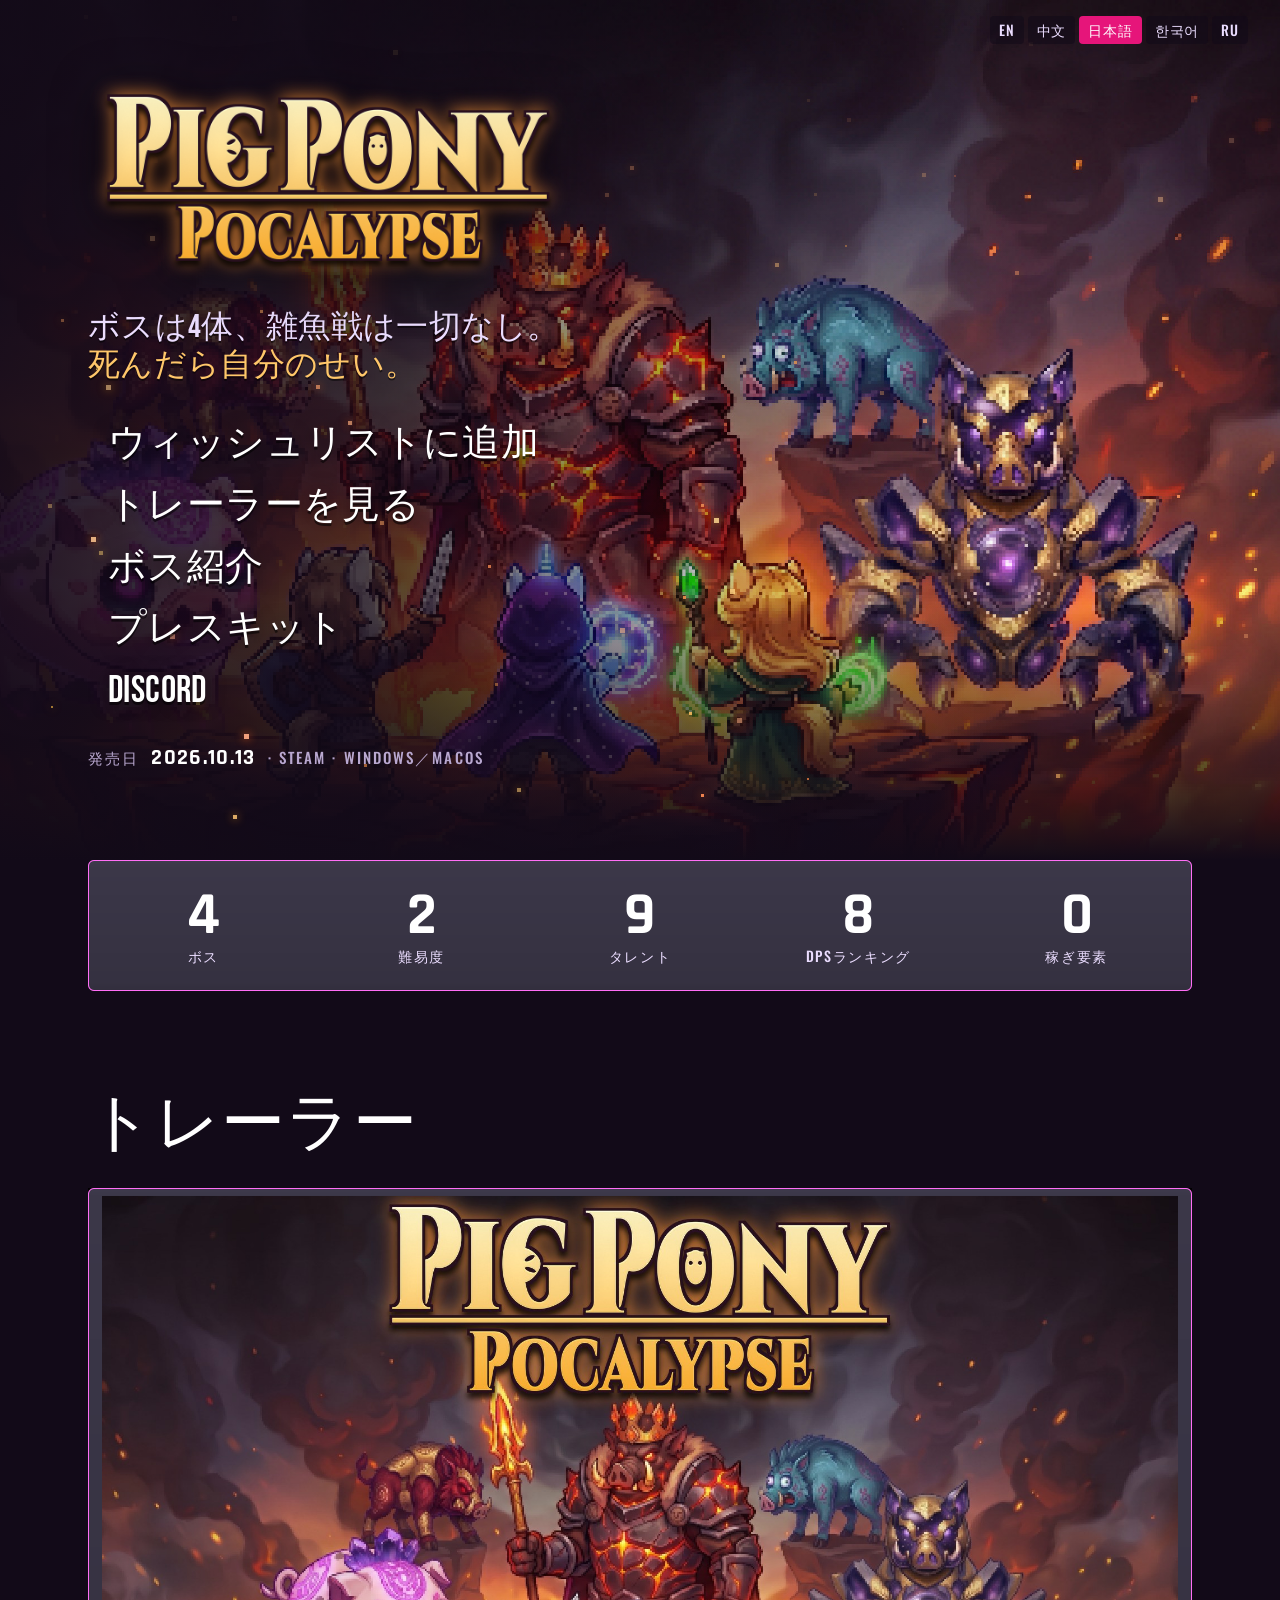
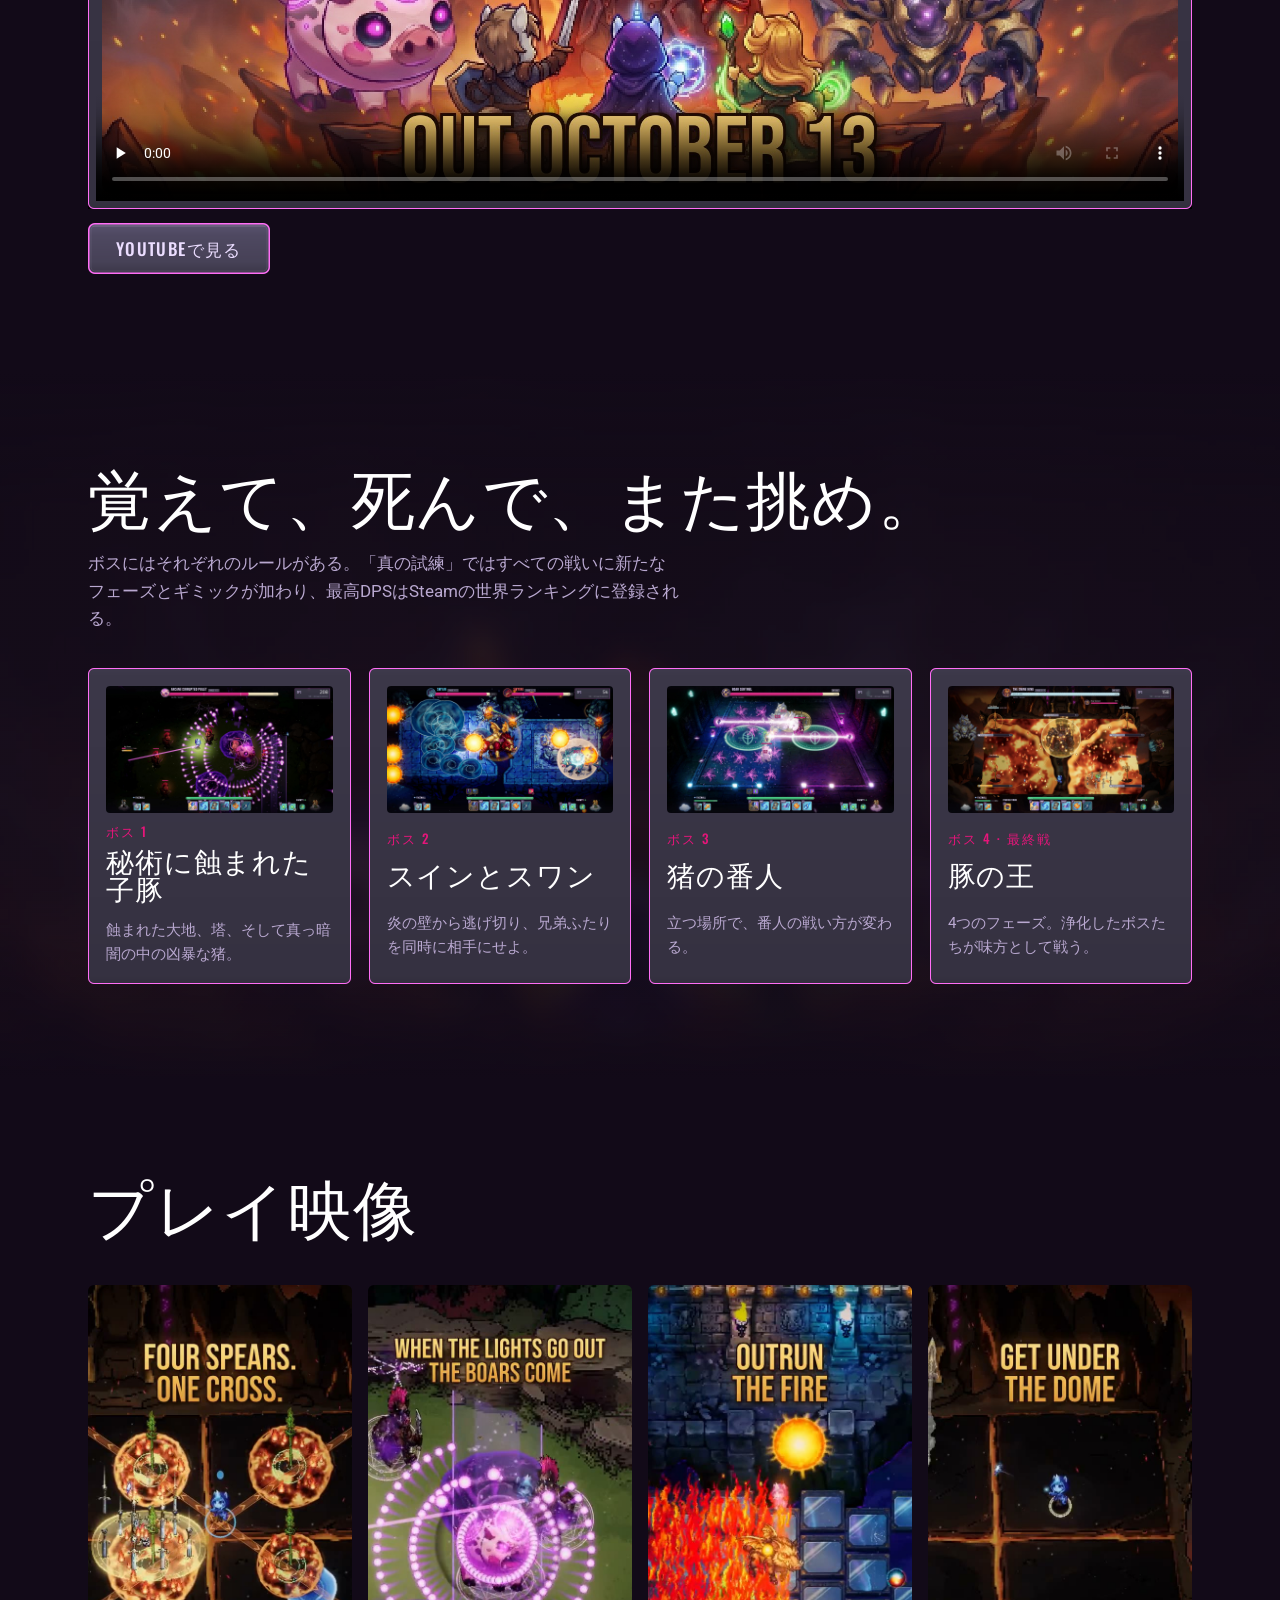
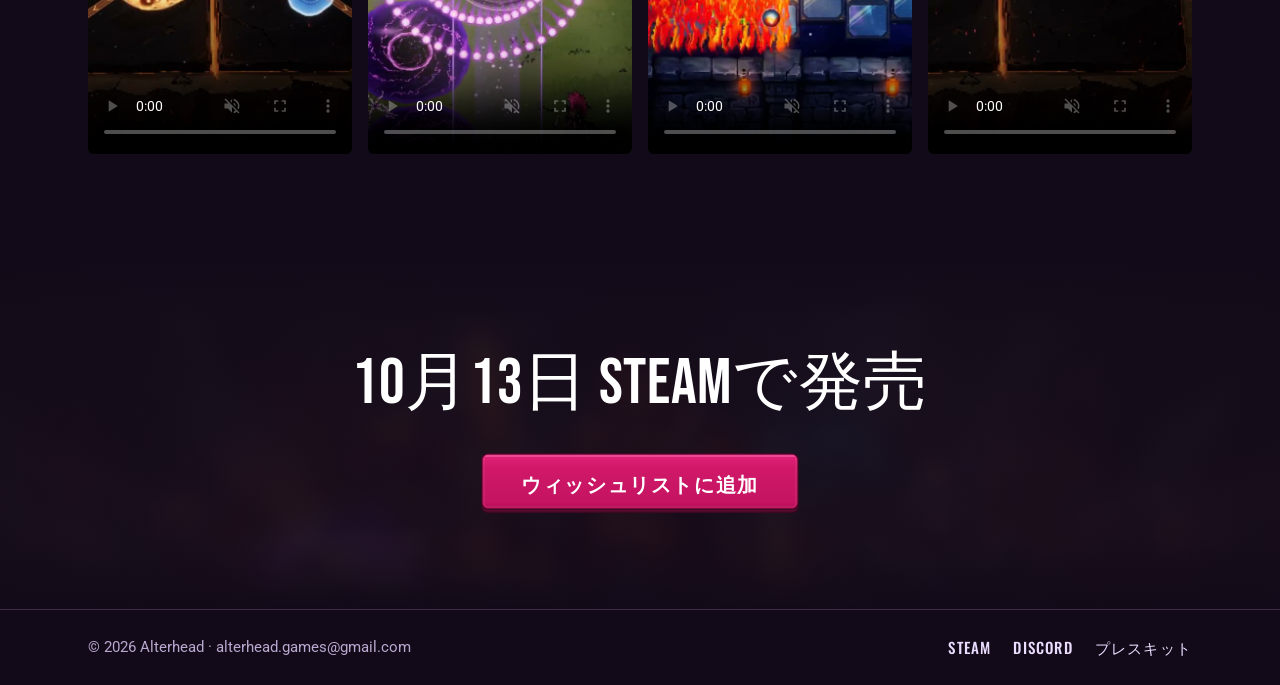
==== ja/index.html @ 39508d85 "сайт и пресс-кит" ====
<!doctype html>
<html lang="ja">
<head>
<meta charset="utf-8">
<meta name="viewport" content="width=device-width, initial-scale=1, viewport-fit=cover">
<title>PigPonyPocalypse — 高難易度ボスラッシュ</title>
<meta name="description" content="PigPonyPocalypse：ミスを一切許さない4体のボス、2つの難易度、そしてDPSの世界ランキング。2026年10月13日、Steam（Windows／macOS）で発売。">
<meta property="og:type" content="website">
<meta property="og:title" content="PigPonyPocalypse">
<meta property="og:description" content="ボスは4体、雑魚戦は一切なし。死んだら自分のせい。2026年10月13日 Steamで発売。">
<meta property="og:image" content="https://pigponypocalypse.com/presskit/img/capsule.jpg">
<meta property="og:url" content="https://pigponypocalypse.com/ja/">
<meta name="twitter:card" content="summary_large_image">
<link rel="icon" href="/favicon.png">
<link rel="apple-touch-icon" href="/apple-touch-icon.png">
<link rel="stylesheet" href="/assets/site.css">
<style>
*{box-sizing:border-box}
html{scroll-behavior:smooth}
@media (prefers-reduced-motion:reduce){html{scroll-behavior:auto}}
body{margin:0;font-size:17px;line-height:1.6}
img,video{max-width:100%;display:block}
.wrap{max-width:1200px;margin:0 auto;padding-inline:clamp(16px,4vw,48px)}

/* стартовый экран: арт, затемнение слева, логотип и меню колонкой */
.stage{position:relative;isolation:isolate;overflow:hidden;min-height:min(100vh,860px);display:flex;align-items:center}
.stage>.art{position:absolute;inset:0;z-index:-2;width:100%;height:100%;object-fit:cover;object-position:62% 40%}
.stage::before{content:"";position:absolute;inset:0;z-index:-1;background:
  linear-gradient(90deg,rgba(18,10,24,.92) 0%,rgba(18,10,24,.72) 30%,rgba(18,10,24,.15) 62%,rgba(18,10,24,0) 80%),
  linear-gradient(180deg,rgba(18,10,24,0) 70%,var(--ground) 100%)}
.stage-inner{position:relative;z-index:1;width:100%;display:grid;gap:28px;padding-block:56px 72px}
.logo{width:min(480px,78vw);filter:drop-shadow(0 8px 26px rgba(0,0,0,.7))}
.tag{margin:0;font:400 clamp(24px,2.6vw,32px)/1.05 var(--display);letter-spacing:.03em;color:var(--lav);max-width:24ch;text-shadow:0 2px 0 rgba(0,0,0,.5)}
.tag b{font-weight:400;color:var(--gold)}
.date{display:inline-flex;align-items:baseline;gap:12px;font:500 15px/1 var(--label);letter-spacing:.14em;text-transform:uppercase;color:var(--muted)}
.date b{font:700 22px/1 var(--num);letter-spacing:.06em;color:#fff}

/* цифры как у ДПС-метра */
.stats{display:grid;grid-template-columns:repeat(5,minmax(0,1fr));gap:4px}
.stat{display:grid;justify-items:center;gap:2px;padding:18px 8px;text-align:center}
.stat b{font:700 clamp(40px,5vw,60px)/1 var(--num);color:#fff}
.stat span{font:500 14px/1.2 var(--label);letter-spacing:.12em;text-transform:uppercase;color:var(--lav)}

section{padding-block:clamp(56px,8vw,96px)}
.blur-bg{position:relative;isolation:isolate}
.blur-bg::before{content:"";position:absolute;inset:0;z-index:-1;background:linear-gradient(180deg,var(--ground),rgba(18,10,24,.78) 20%,rgba(18,10,24,.78) 80%,var(--ground)),url(/assets/keyart_blur.jpg) center/cover}
h2{margin:0 0 8px;font:400 clamp(40px,5.5vw,64px)/1 var(--display);letter-spacing:.02em;text-wrap:balance}
.lead{margin:0;color:var(--muted);max-width:60ch}

.bosses{display:grid;grid-template-columns:repeat(4,minmax(0,1fr));gap:18px;margin-top:36px}
.boss{display:grid;gap:12px;padding:10px}
.boss img{width:100%;aspect-ratio:16/9;object-fit:cover;border-radius:4px}
.boss h3{margin:0;font:400 28px/1 var(--display);letter-spacing:.03em}
.boss p{margin:0;font-size:15px;color:var(--muted)}
.boss .n{font:500 13px/1 var(--label);letter-spacing:.16em;text-transform:uppercase;color:var(--pink)}

.clips{display:grid;grid-template-columns:repeat(4,minmax(0,1fr));gap:16px;margin-top:32px}
.trailer{width:100%;aspect-ratio:16/9;margin-top:24px;background:#000;border:8px solid transparent;border-image:url(/assets/ui/list_panel.png) 16 fill / 8px stretch}
.clips video{width:100%;aspect-ratio:9/16;object-fit:cover;border-radius:6px;background:#000}

.final{text-align:center;display:grid;justify-items:center;gap:22px}
.final .btn{font-size:20px;padding:8px 28px}
footer{border-top:1px solid var(--line);padding-block:26px;color:var(--muted);font:400 15px/1.5 var(--body)}
footer .wrap{display:flex;flex-wrap:wrap;justify-content:space-between;gap:10px 24px}
footer nav{display:flex;flex-wrap:wrap;gap:8px 22px}
footer a{color:var(--lav);text-decoration:none;font:500 15px/1.5 var(--label);letter-spacing:.08em;text-transform:uppercase}
footer a:hover{color:var(--pink)}

@media (max-width:900px){
  .bosses{grid-template-columns:repeat(2,minmax(0,1fr))}
  .clips{grid-template-columns:repeat(2,minmax(0,1fr))}
  .stats{grid-template-columns:repeat(3,minmax(0,1fr))}
  .stage::before{background:linear-gradient(180deg,rgba(18,10,24,.35) 0%,rgba(18,10,24,.6) 45%,rgba(18,10,24,.92) 75%,var(--ground) 100%)}
  .stage{align-items:flex-end}
}
@media (max-width:520px){
  .bosses{grid-template-columns:minmax(0,1fr)}
  .stats{grid-template-columns:repeat(2,minmax(0,1fr))}
}
</style>

<link rel="alternate" hreflang="en" href="https://pigponypocalypse.com/">
<link rel="alternate" hreflang="zh-Hans" href="https://pigponypocalypse.com/zh/">
<link rel="alternate" hreflang="ja" href="https://pigponypocalypse.com/ja/">
<link rel="alternate" hreflang="ko" href="https://pigponypocalypse.com/ko/">
<link rel="alternate" hreflang="ru" href="https://pigponypocalypse.com/ru/">
<link rel="alternate" hreflang="x-default" href="https://pigponypocalypse.com/">
<link rel="stylesheet" href="https://fonts.googleapis.com/css2?family=Noto+Sans+JP:wght@400;700;900&display=swap">
<style>
.langs{position:absolute;top:calc(env(safe-area-inset-top,0px) + 16px);right:clamp(16px,3vw,32px);z-index:5;display:flex;gap:4px;flex-wrap:wrap;justify-content:flex-end}
.langs a{font:500 14px/1 var(--label);letter-spacing:.06em;color:var(--lav);text-decoration:none;padding:7px 9px;border-radius:4px;background:rgba(18,10,24,.55)}
.langs a:hover{color:#fff;background:rgba(230,21,122,.35)}
.langs a[aria-current]{color:#fff;background:var(--pink)}
html[lang="ru"] .tag,html[lang="ru"] .tagline{max-width:none}
html[lang="ru"] .tag b,html[lang="ru"] .tagline em{display:block}
html{--display:"Bebas Neue","Noto Sans JP",sans-serif;--label:"Oswald","Noto Sans JP",sans-serif;--body:"Roboto","Noto Sans JP",sans-serif}
h2,h3,.tag,.tagline,.menu a,.final h2{font-weight:900;letter-spacing:.01em;font-synthesis:none;line-height:1.2}
.menu a{font-size:clamp(28px,3.2vw,38px)}
.tag,.tagline{max-width:none}
.tag b,.tagline em{display:block}
html[lang="ko"] body{word-break:keep-all}
html[lang="ja"] body{line-break:strict}
</style>
</head>
<body>

<header class="stage">
  <nav class="langs" aria-label="Language"><a href="/" hreflang="en" lang="en" data-lang="en">EN</a><a href="/zh/" hreflang="zh-Hans" lang="zh-Hans" data-lang="zh">中文</a><a href="/ja/" hreflang="ja" lang="ja" data-lang="ja" aria-current="page">日本語</a><a href="/ko/" hreflang="ko" lang="ko" data-lang="ko">한국어</a><a href="/ru/" hreflang="ru" lang="ru" data-lang="ru">RU</a></nav>
  <img class="art" src="/assets/keyart.jpg" alt="溶岩の崖に立つ3人のポニーの英雄と、立ちはだかる豚の王とボスたち">
  <canvas class="embers" id="embers" aria-hidden="true"></canvas>
  <div class="wrap stage-inner">
    <img class="logo" src="/assets/logo_gold.png" alt="PigPonyPocalypse">
    <p class="tag">ボスは4体、雑魚戦は一切なし。 <b>死んだら自分のせい。</b></p>
    <nav class="menu" aria-label="Main">
      <a href="https://store.steampowered.com/app/4385110/PigPonyPocalypse/">ウィッシュリストに追加</a>
      <a href="#trailer">トレーラーを見る</a>
      <a href="#bosses">ボス紹介</a>
      <a href="/ja/presskit/">プレスキット</a>
      <a href="https://discord.gg/fwwNwaWAKT">Discord</a>
    </nav>
    <div class="date">発売日 <b>2026.10.13</b> · Steam · Windows／macOS</div>
  </div>
</header>

<main>
  <div class="wrap">
    <div class="stats kit-panel" role="list">
      <div class="stat" role="listitem"><b>4</b><span>ボス</span></div>
      <div class="stat" role="listitem"><b>2</b><span>難易度</span></div>
      <div class="stat" role="listitem"><b>9</b><span>タレント</span></div>
      <div class="stat" role="listitem"><b>8</b><span>DPSランキング</span></div>
      <div class="stat" role="listitem"><b>0</b><span>稼ぎ要素</span></div>
    </div>
  </div>

  <section id="trailer">
    <div class="wrap">
      <h2>トレーラー</h2>
      <video class="trailer" src="/media/pigponypocalypse_trailer_1080p_v2.mp4" poster="/media/trailer_poster.jpg" controls preload="none" playsinline data-manual aria-label="PigPonyPocalypse trailer"></video>
      <p style="margin:14px 0 0"><a class="btn" href="https://youtu.be/Nrr_NKPHLzY" target="_blank" rel="noopener">YouTubeで見る</a></p>
    </div>
  </section>

  <section id="bosses" class="blur-bg">
    <div class="wrap">
      <h2>覚えて、死んで、また挑め。</h2>
      <p class="lead">ボスにはそれぞれのルールがある。「真の試練」ではすべての戦いに新たなフェーズとギミックが加わり、最高DPSはSteamの世界ランキングに登録される。</p>
      <div class="bosses">
        <article class="boss kit-panel"><img src="/presskit/shots/screenshot_02_darkness_red_eyes.jpg" alt="秘術に蝕まれた子豚" loading="lazy"><span class="n">ボス 1</span><h3>秘術に蝕まれた子豚</h3><p>蝕まれた大地、塔、そして真っ暗闇の中の凶暴な猪。</p></article>
        <article class="boss kit-panel"><img src="/presskit/shots/screenshot_10_sun_circle.jpg" alt="スインとスワン" loading="lazy"><span class="n">ボス 2</span><h3>スインとスワン</h3><p>炎の壁から逃げ切り、兄弟ふたりを同時に相手にせよ。</p></article>
        <article class="boss kit-panel"><img src="/presskit/shots/screenshot_06_sentinel_lightning.jpg" alt="猪の番人" loading="lazy"><span class="n">ボス 3</span><h3>猪の番人</h3><p>立つ場所で、番人の戦い方が変わる。</p></article>
        <article class="boss kit-panel"><img src="/presskit/shots/screenshot_17_royal_pyre_spears.jpg" alt="豚の王" loading="lazy"><span class="n">ボス 4 · 最終戦</span><h3>豚の王</h3><p>4つのフェーズ。浄化したボスたちが味方として戦う。</p></article>
      </div>
    </div>
  </section>

  <section id="clips">
    <div class="wrap">
      <h2>プレイ映像</h2>
      <div class="clips">
        <video src="/presskit/clips/v3_1_four_spears_one_cross.mp4" poster="/presskit/clips/v3_1_four_spears_one_cross.jpg" muted loop playsinline autoplay preload="metadata" aria-label="4本の槍、ひとつの十字"></video>
        <video src="/presskit/clips/v3_2_lights_out.mp4" poster="/presskit/clips/v3_2_lights_out.jpg" muted loop playsinline autoplay preload="metadata" aria-label="消える明かり"></video>
        <video src="/presskit/clips/v3_3_outrun_the_fire.mp4" poster="/presskit/clips/v3_3_outrun_the_fire.jpg" muted loop playsinline autoplay preload="metadata" aria-label="炎から逃げ切れ"></video>
        <video src="/presskit/clips/v3_4_get_under_the_dome.mp4" poster="/presskit/clips/v3_4_get_under_the_dome.jpg" muted loop playsinline autoplay preload="metadata" aria-label="ドームの中へ"></video>
      </div>
    </div>
  </section>

  <section class="blur-bg">
    <div class="wrap final">
      <h2>10月13日 Steamで発売</h2>
      <a class="btn primary" href="https://store.steampowered.com/app/4385110/PigPonyPocalypse/">ウィッシュリストに追加</a>
    </div>
  </section>
</main>

<footer>
  <div class="wrap">
    <span>© 2026 Alterhead · alterhead.games@gmail.com</span>
    <nav>
      <a href="https://store.steampowered.com/app/4385110/PigPonyPocalypse/">Steam</a>
      <a href="https://discord.gg/fwwNwaWAKT">Discord</a>
      <a href="/ja/presskit/">プレスキット</a>
    </nav>
  </div>
</footer>

<script>
// угольки, как в меню игры
(function(){
  var reduce=window.matchMedia&&matchMedia("(prefers-reduced-motion: reduce)").matches;
  if(reduce)return;
  var c=document.getElementById("embers"),x=c.getContext("2d"),ps=[],w,h,dpr=Math.min(2,window.devicePixelRatio||1);
  function size(){w=c.clientWidth;h=c.clientHeight;c.width=w*dpr;c.height=h*dpr;x.setTransform(dpr,0,0,dpr,0,0);}
  function spawn(y){return{x:Math.random()*w,y:y==null?h+10:y,r:1+Math.random()*2.2,vy:18+Math.random()*40,vx:-8+Math.random()*16,a:.35+Math.random()*.6,t:Math.random()*6,hue:18+Math.random()*28};}
  size();for(var i=0;i<70;i++)ps.push(spawn(Math.random()*h));
  addEventListener("resize",size);
  var last=performance.now(),run=true;
  new IntersectionObserver(function(e){run=e[0].isIntersecting;if(run){last=performance.now();requestAnimationFrame(tick);}}).observe(c);
  function tick(now){
    if(!run)return;var dt=Math.min(.05,(now-last)/1000);last=now;x.clearRect(0,0,w,h);
    for(var i=0;i<ps.length;i++){var p=ps[i];p.t+=dt;p.y-=p.vy*dt;p.x+=(p.vx+Math.sin(p.t*1.7)*10)*dt;
      if(p.y<-10){ps[i]=spawn();continue;}
      var f=p.a*Math.min(1,p.y/(h*.5));x.globalAlpha=Math.max(0,f);
      x.fillStyle="hsl("+p.hue+",100%,"+(55+p.r*8)+"%)";x.shadowColor="hsl("+p.hue+",100%,55%)";x.shadowBlur=8;
      x.fillRect(Math.round(p.x),Math.round(p.y),Math.ceil(p.r*1.6),Math.ceil(p.r*1.6));}
    x.globalAlpha=1;requestAnimationFrame(tick);}
  requestAnimationFrame(tick);
})();
</script>
<script src="/assets/site.js"></script>
<script>
document.querySelectorAll(".langs a").forEach(function(a){a.addEventListener("click",function(){try{localStorage.setItem("ppp_lang",a.dataset.lang)}catch(e){}})});
</script>
</body>
</html>
---- assets/site.css ----
/* общий стиль сайта — шрифты и UI-кит из игры */
:root{
  --ground:#120a18;
  --panel:#1f1429;
  --line:#3d2a4c;
  --ink:#ffffff;
  --lav:#ebddff;          /* подписи меню */
  --muted:#b9a8d0;
  --pink:#e6157a;         /* наведение в меню */
  --gold:#ffc76a;         /* золотой логотип */
  --lava:#ff6a2b;
  --display:"Bebas Neue",Impact,"Arial Narrow",sans-serif;   /* заголовки */
  --label:"Oswald","Arial Narrow",system-ui,sans-serif;      /* кнопки */
  --body:"Roboto",system-ui,-apple-system,"Segoe UI",sans-serif; /* текст */
  --num:"Rajdhani","Arial Narrow",system-ui,sans-serif;      /* цифры */
  color-scheme:dark;
}
body{background:var(--ground);color:var(--ink);font-family:var(--body)}

/* кнопки из спрайтов btn_secondary / btn_primary (200 PPU → половина пикселей) */
.btn{display:inline-flex;align-items:center;justify-content:center;gap:10px;
  font:500 17px/1 var(--label);letter-spacing:.08em;text-transform:uppercase;text-decoration:none;
  color:var(--lav);cursor:pointer;background:none;border-radius:0;
  border:12px solid transparent;border-image:url(ui/btn_secondary_normal.png) 24 fill / 12px stretch;
  padding:5px 16px}
.btn:hover{color:#fff;border-image-source:url(ui/btn_secondary_hover.png)}
.btn.primary{color:#fff;font-weight:600;background:none;border-image:url(ui/btn_primary_normal.png) 28 24 22 24 fill / 14px 12px 11px 12px stretch}
.btn.primary:hover{border-image-source:url(ui/btn_primary_hover.png);color:#fff}
a:focus-visible,button:focus-visible{outline:2px solid var(--pink);outline-offset:4px;border-radius:6px}

/* панель list_panel */
.kit-panel{border:8px solid transparent;border-image:url(ui/list_panel.png) 16 fill / 8px stretch}

/* пункт меню как на стартовом экране: белый Bebas с тенью, наведение — розовый текст и плашка menu_hover */
.menu{display:grid;gap:2px;justify-items:start}
.menu a{font:400 clamp(34px,4vw,46px)/1 var(--display);letter-spacing:.03em;color:#fff;text-decoration:none;
  text-shadow:0 3px 0 rgba(0,0,0,.55),0 0 18px rgba(0,0,0,.6);padding:8px 44px 6px 40px;margin-left:-40px;
  border:0 solid transparent;border-width:0 20px;border-image:none}
.menu a:hover,.menu a:focus-visible{color:var(--pink);outline:none;
  border-image:url(ui/menu_hover.png) 0 40 fill / 0 20px stretch;text-shadow:0 2px 0 rgba(0,0,0,.4)}
.menu a.primary{color:#fff}

/* угольки */
canvas.embers{position:absolute;inset:0;width:100%;height:100%;pointer-events:none;z-index:0}

[hidden]{display:none!important}

/* шрифты игры — свои файлы (Google Fonts в Китае заблокирован) */
@font-face{font-family:"Bebas Neue";src:url(fonts/BebasNeue.woff2) format("woff2");font-weight:400;font-display:swap}
@font-face{font-family:"Oswald";src:url(fonts/Oswald.woff2) format("woff2");font-weight:200 700;font-display:swap}
@font-face{font-family:"Roboto";src:url(fonts/Roboto.woff2) format("woff2");font-weight:100 900;font-display:swap}
@font-face{font-family:"Rajdhani";src:url(fonts/Rajdhani-SemiBold.woff2) format("woff2");font-weight:600;font-display:swap}
@font-face{font-family:"Rajdhani";src:url(fonts/Rajdhani-Bold.woff2) format("woff2");font-weight:700;font-display:swap}
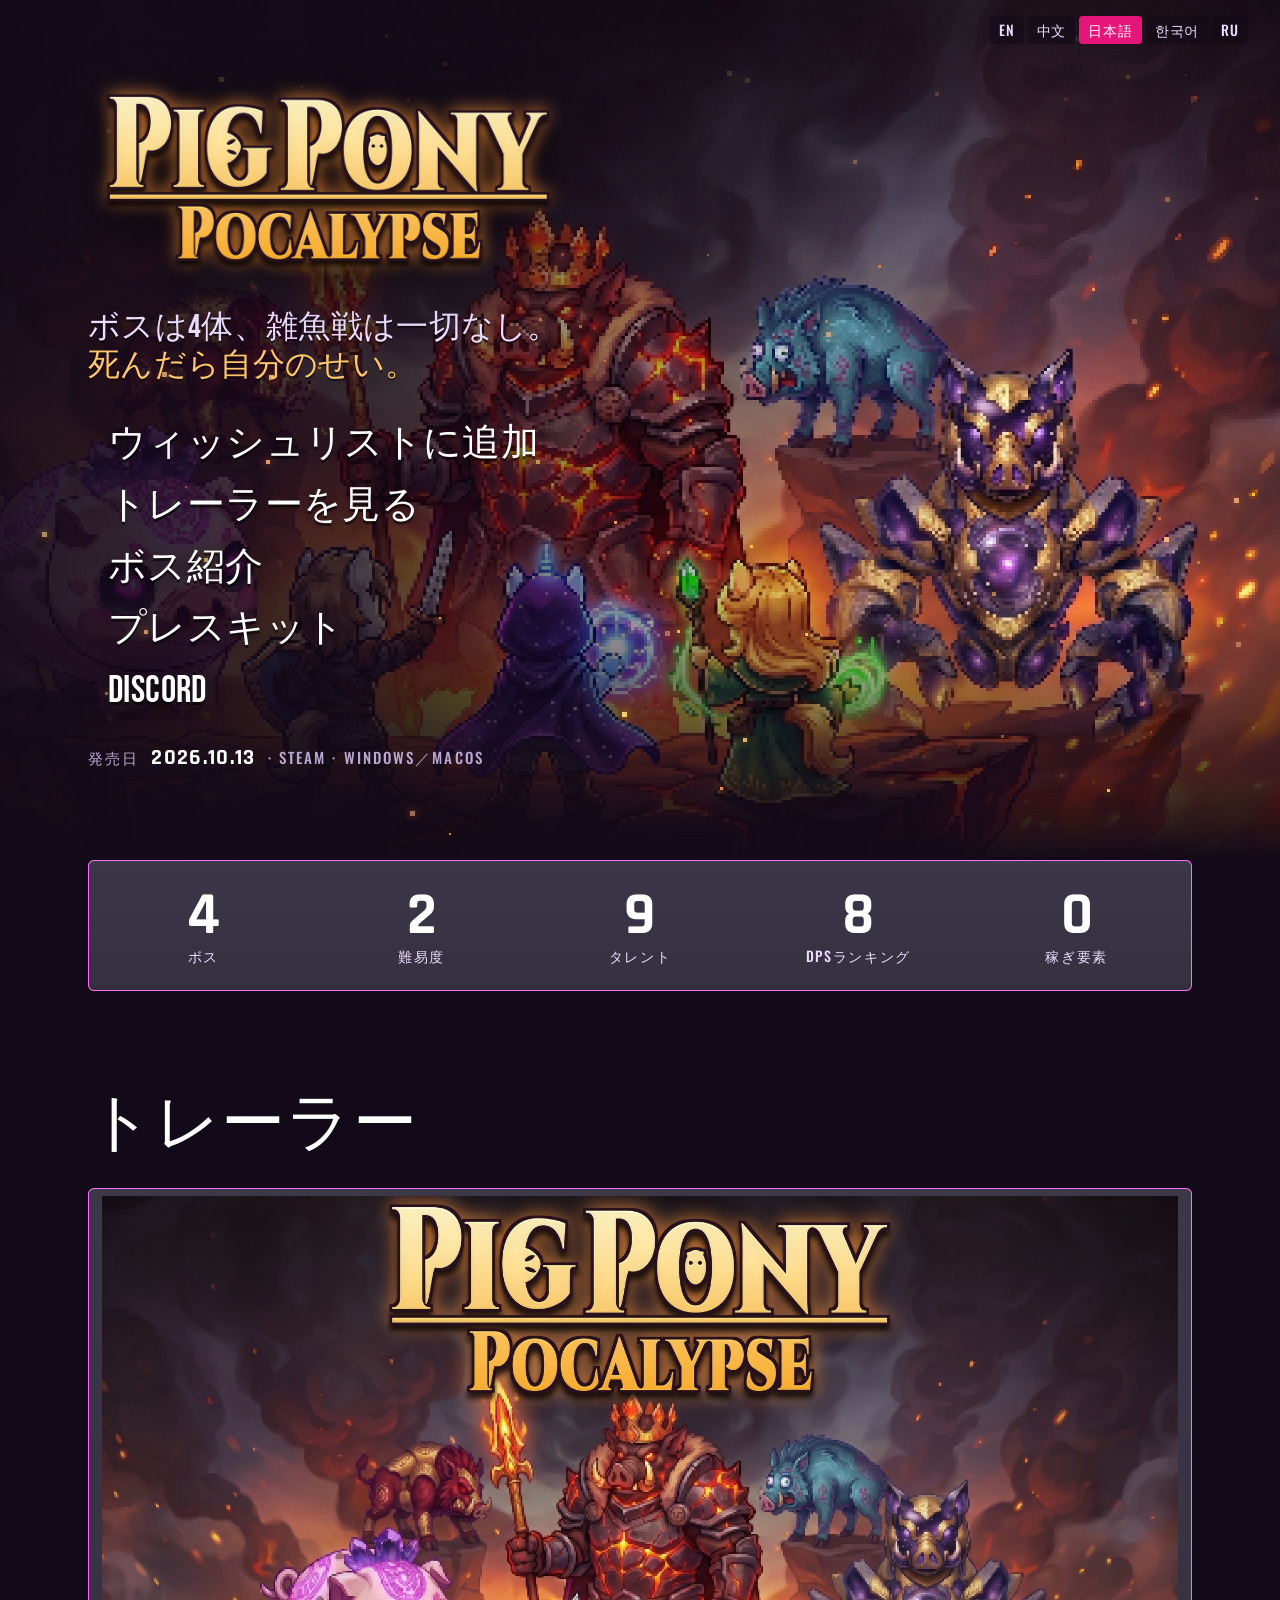
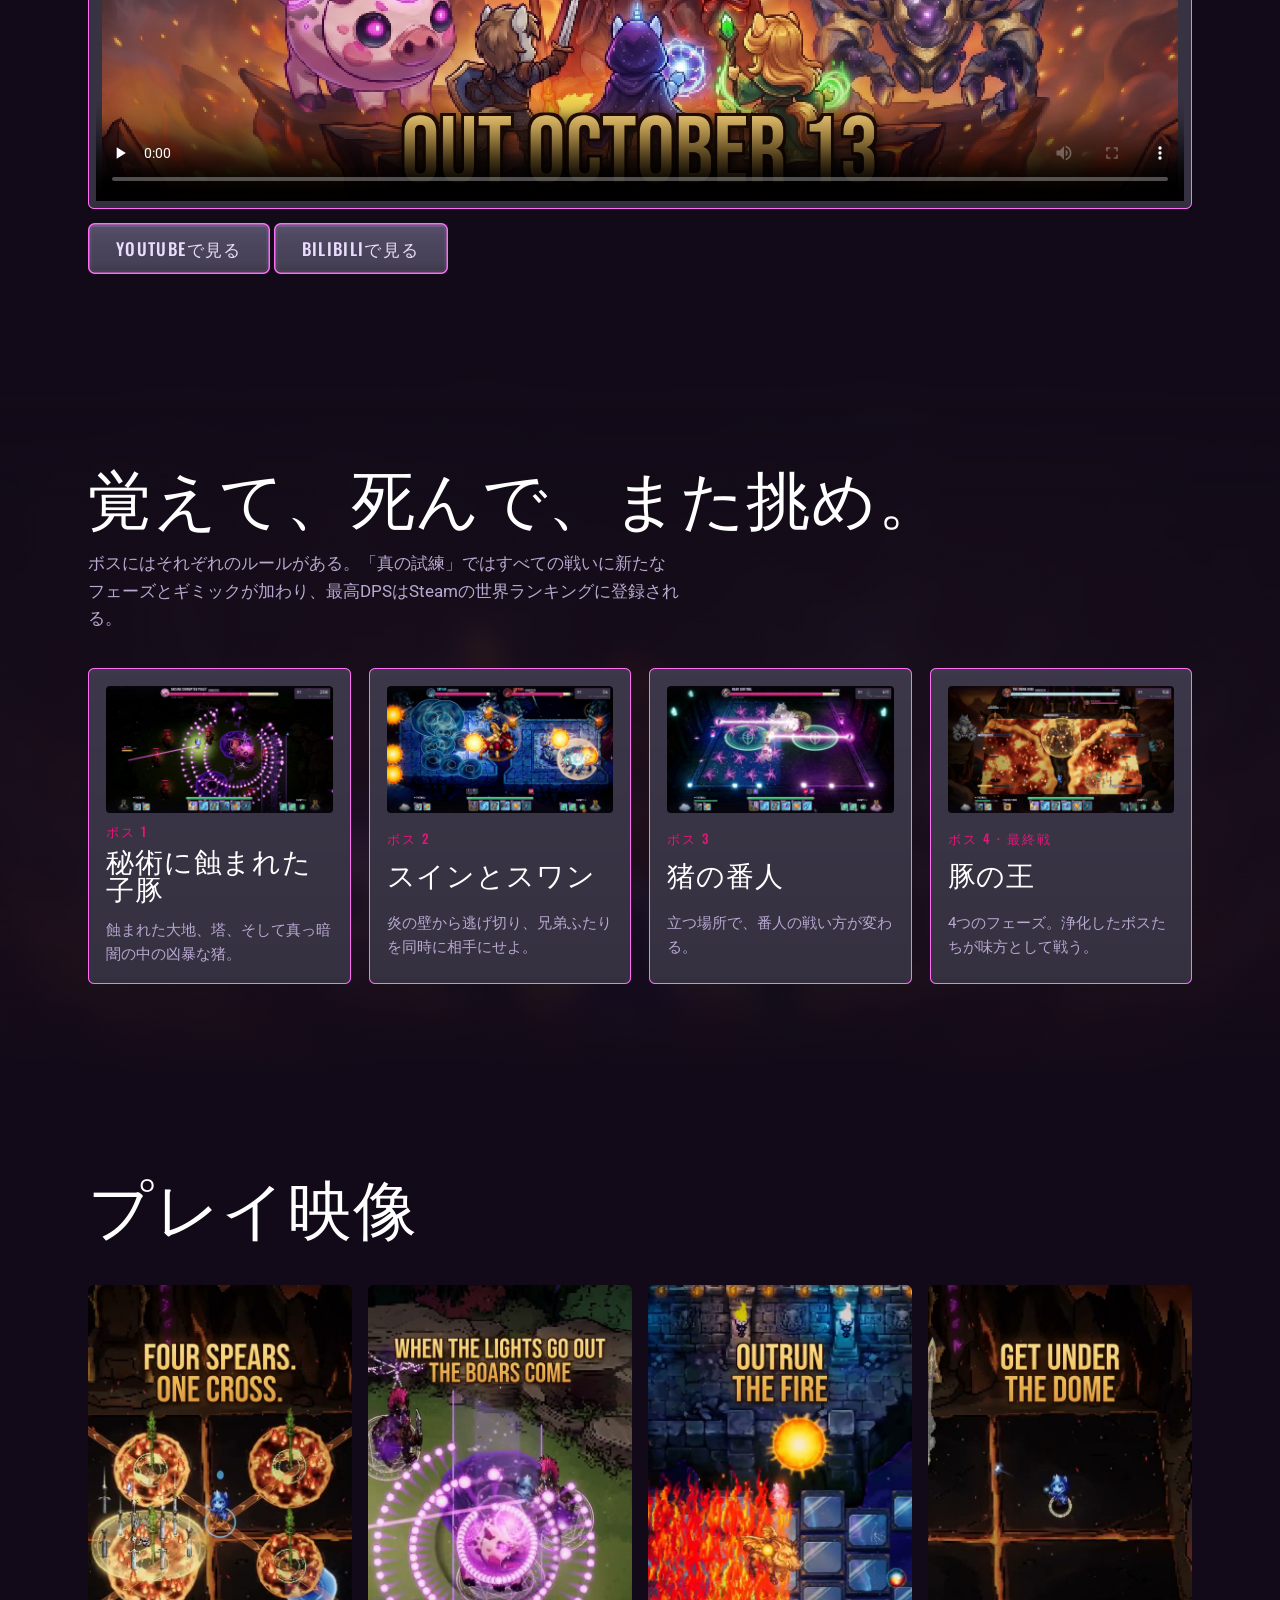
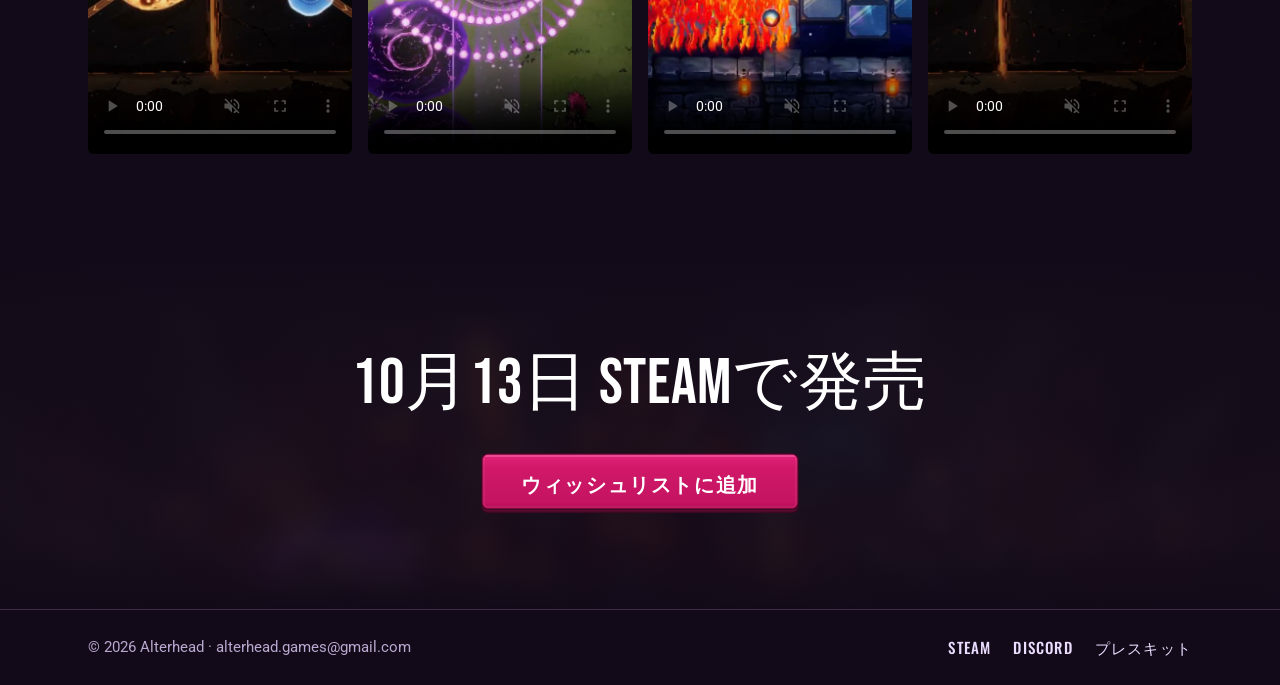
==== commit 88731e15: "кнопка трейлера на bilibili" ====
--- a/ja/index.html
+++ b/ja/index.html
@@ -137,7 +137,7 @@
     <div class="wrap">
       <h2>トレーラー</h2>
       <video class="trailer" src="/media/pigponypocalypse_trailer_1080p_v2.mp4" poster="/media/trailer_poster.jpg" controls preload="none" playsinline data-manual aria-label="PigPonyPocalypse trailer"></video>
-      <p style="margin:14px 0 0"><a class="btn" href="https://youtu.be/Nrr_NKPHLzY" target="_blank" rel="noopener">YouTubeで見る</a></p>
+      <p style="margin:14px 0 0"><a class="btn" href="https://youtu.be/Nrr_NKPHLzY" target="_blank" rel="noopener">YouTubeで見る</a> <a class="btn" href="https://www.bilibili.com/video/BV13gH26BEFn" target="_blank" rel="noopener">bilibiliで見る</a></p>
     </div>
   </section>
 
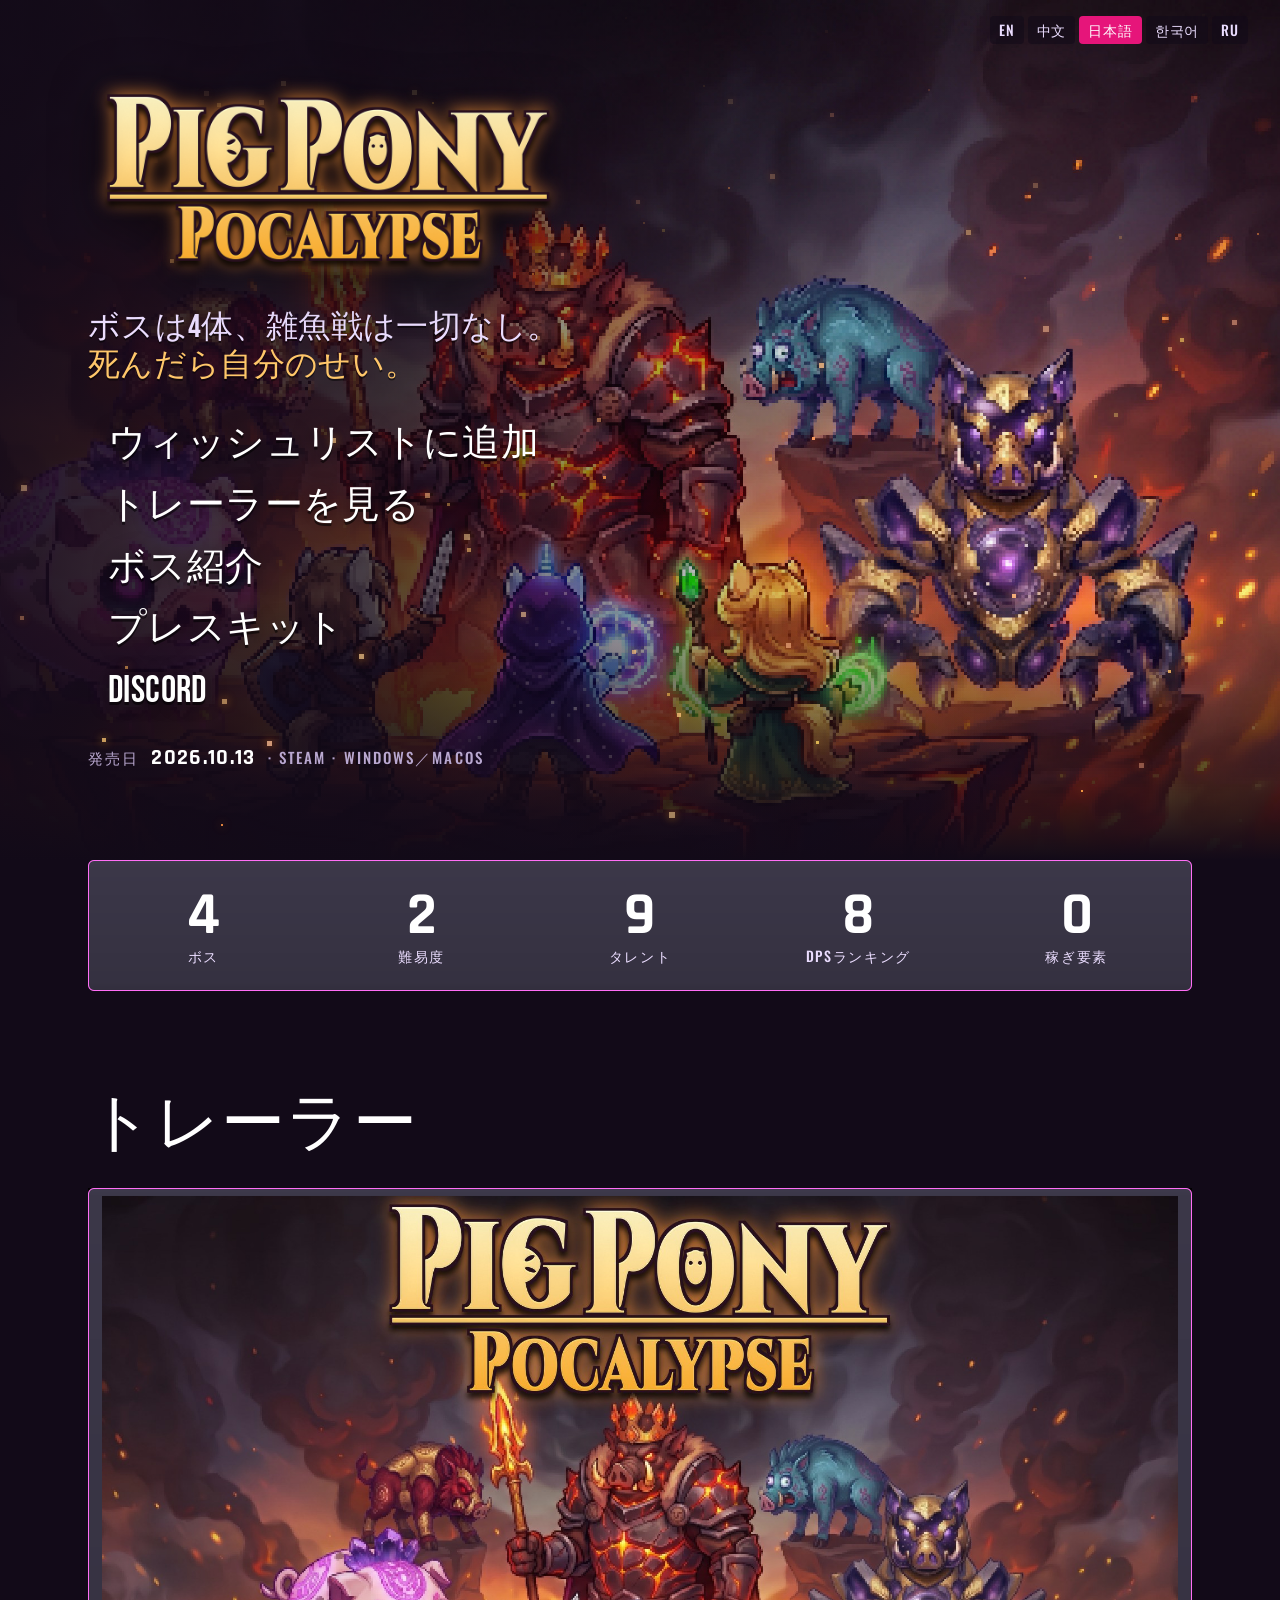
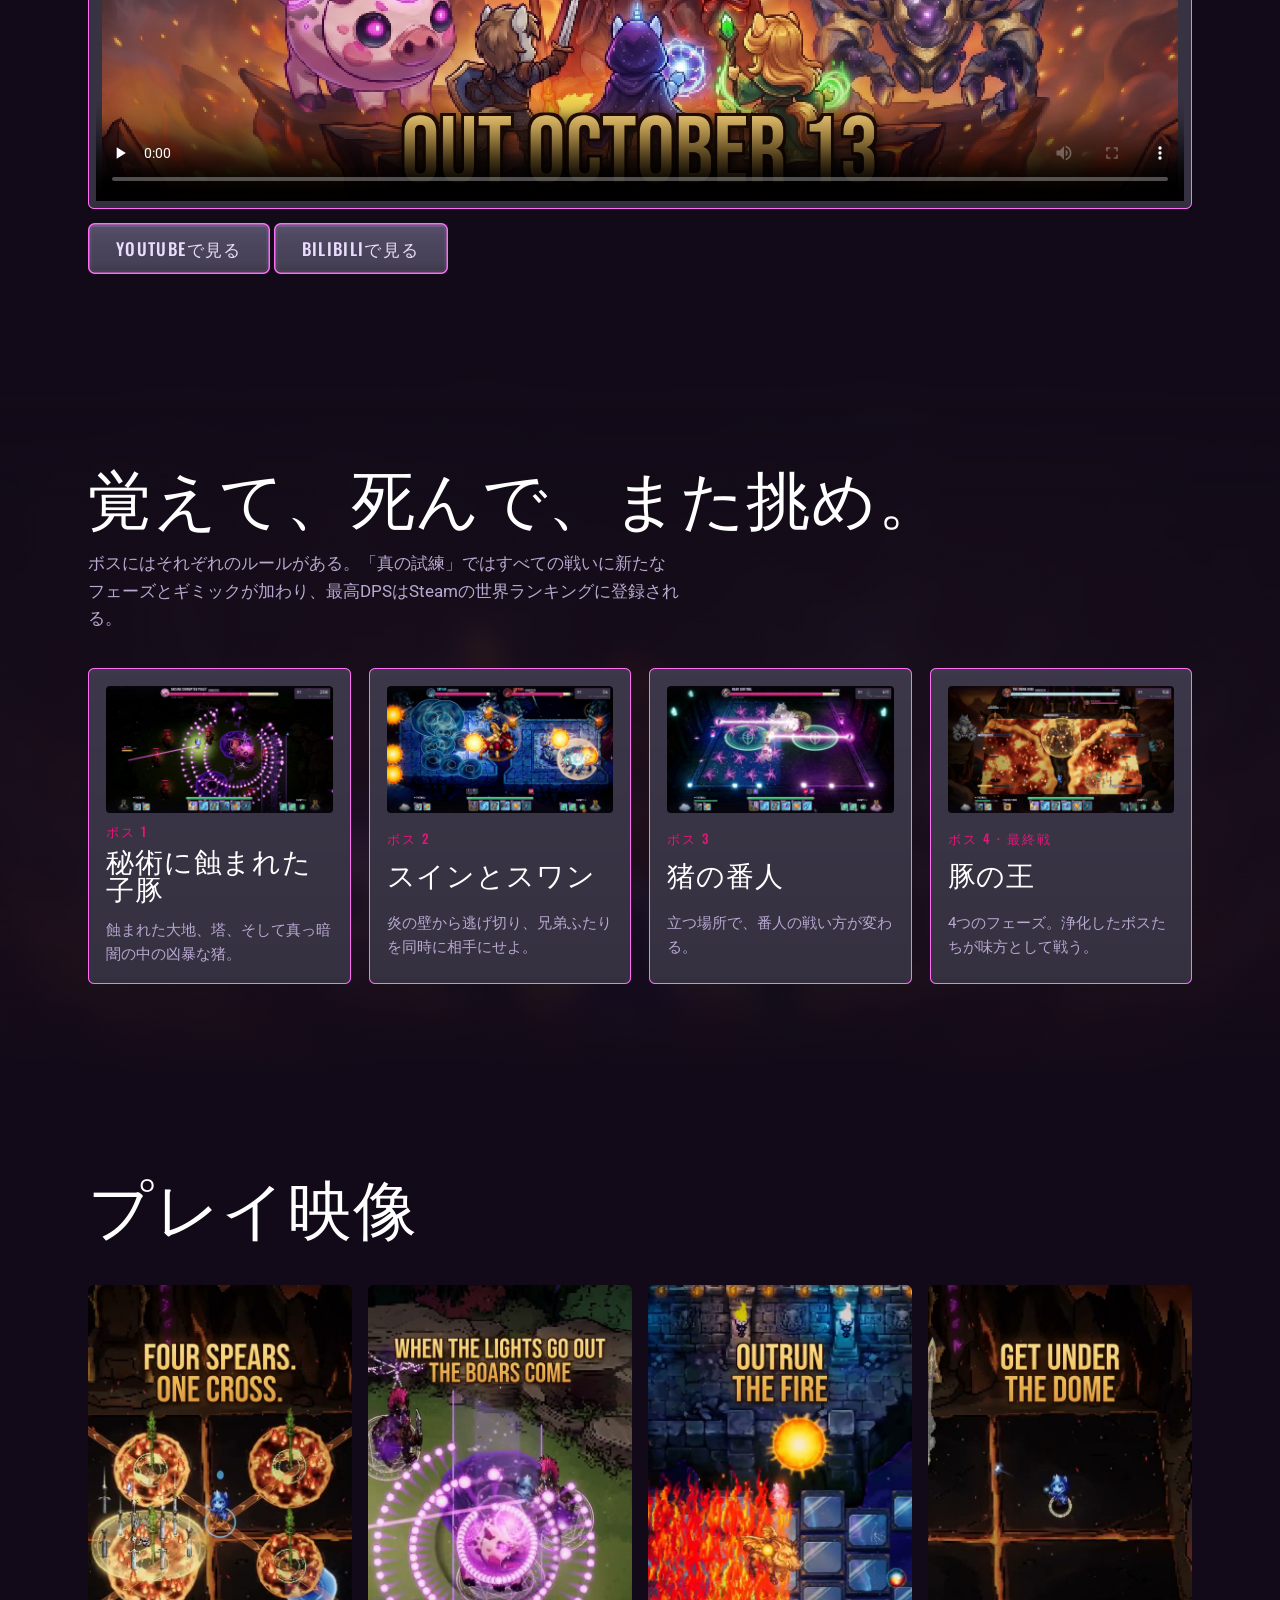
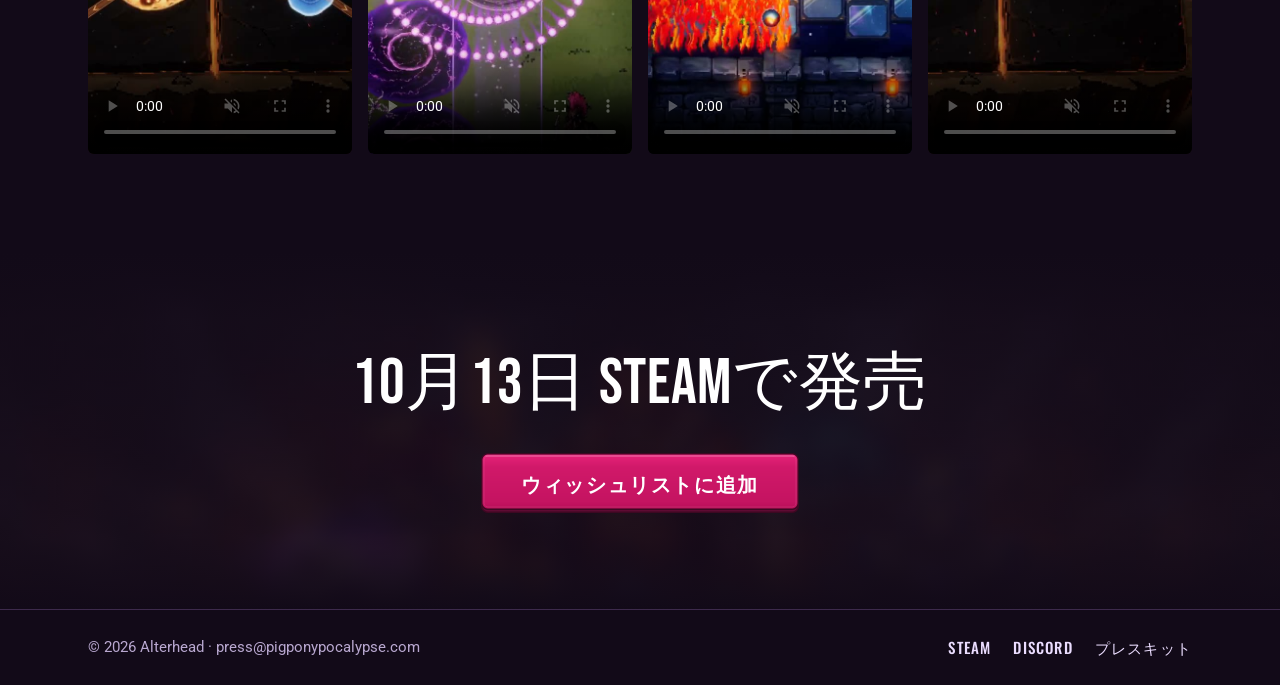
==== commit f0088de2: "контакт для прессы press@pigponypocalypse.com" ====
--- a/ja/index.html
+++ b/ja/index.html
@@ -176,7 +176,7 @@
 
 <footer>
   <div class="wrap">
-    <span>© 2026 Alterhead · alterhead.games@gmail.com</span>
+    <span>© 2026 Alterhead · press@pigponypocalypse.com</span>
     <nav>
       <a href="https://store.steampowered.com/app/4385110/PigPonyPocalypse/">Steam</a>
       <a href="https://discord.gg/fwwNwaWAKT">Discord</a>
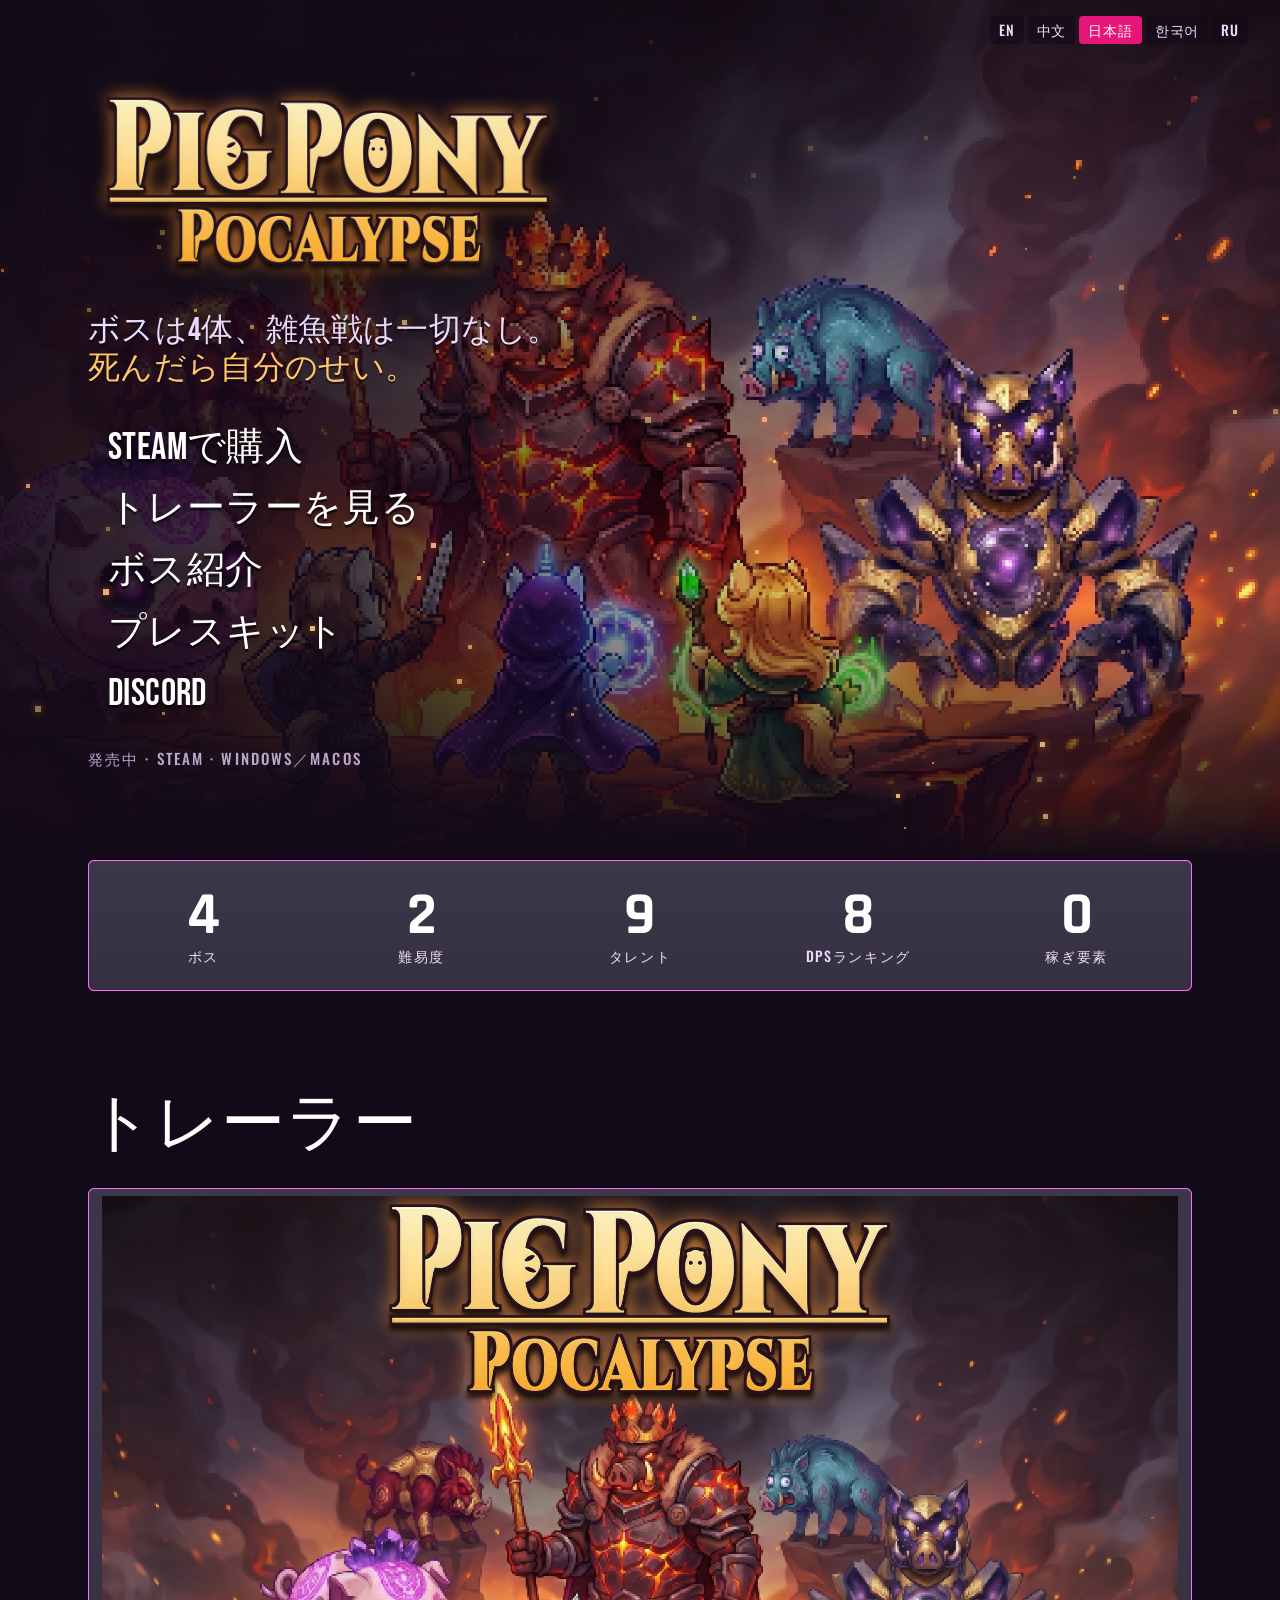
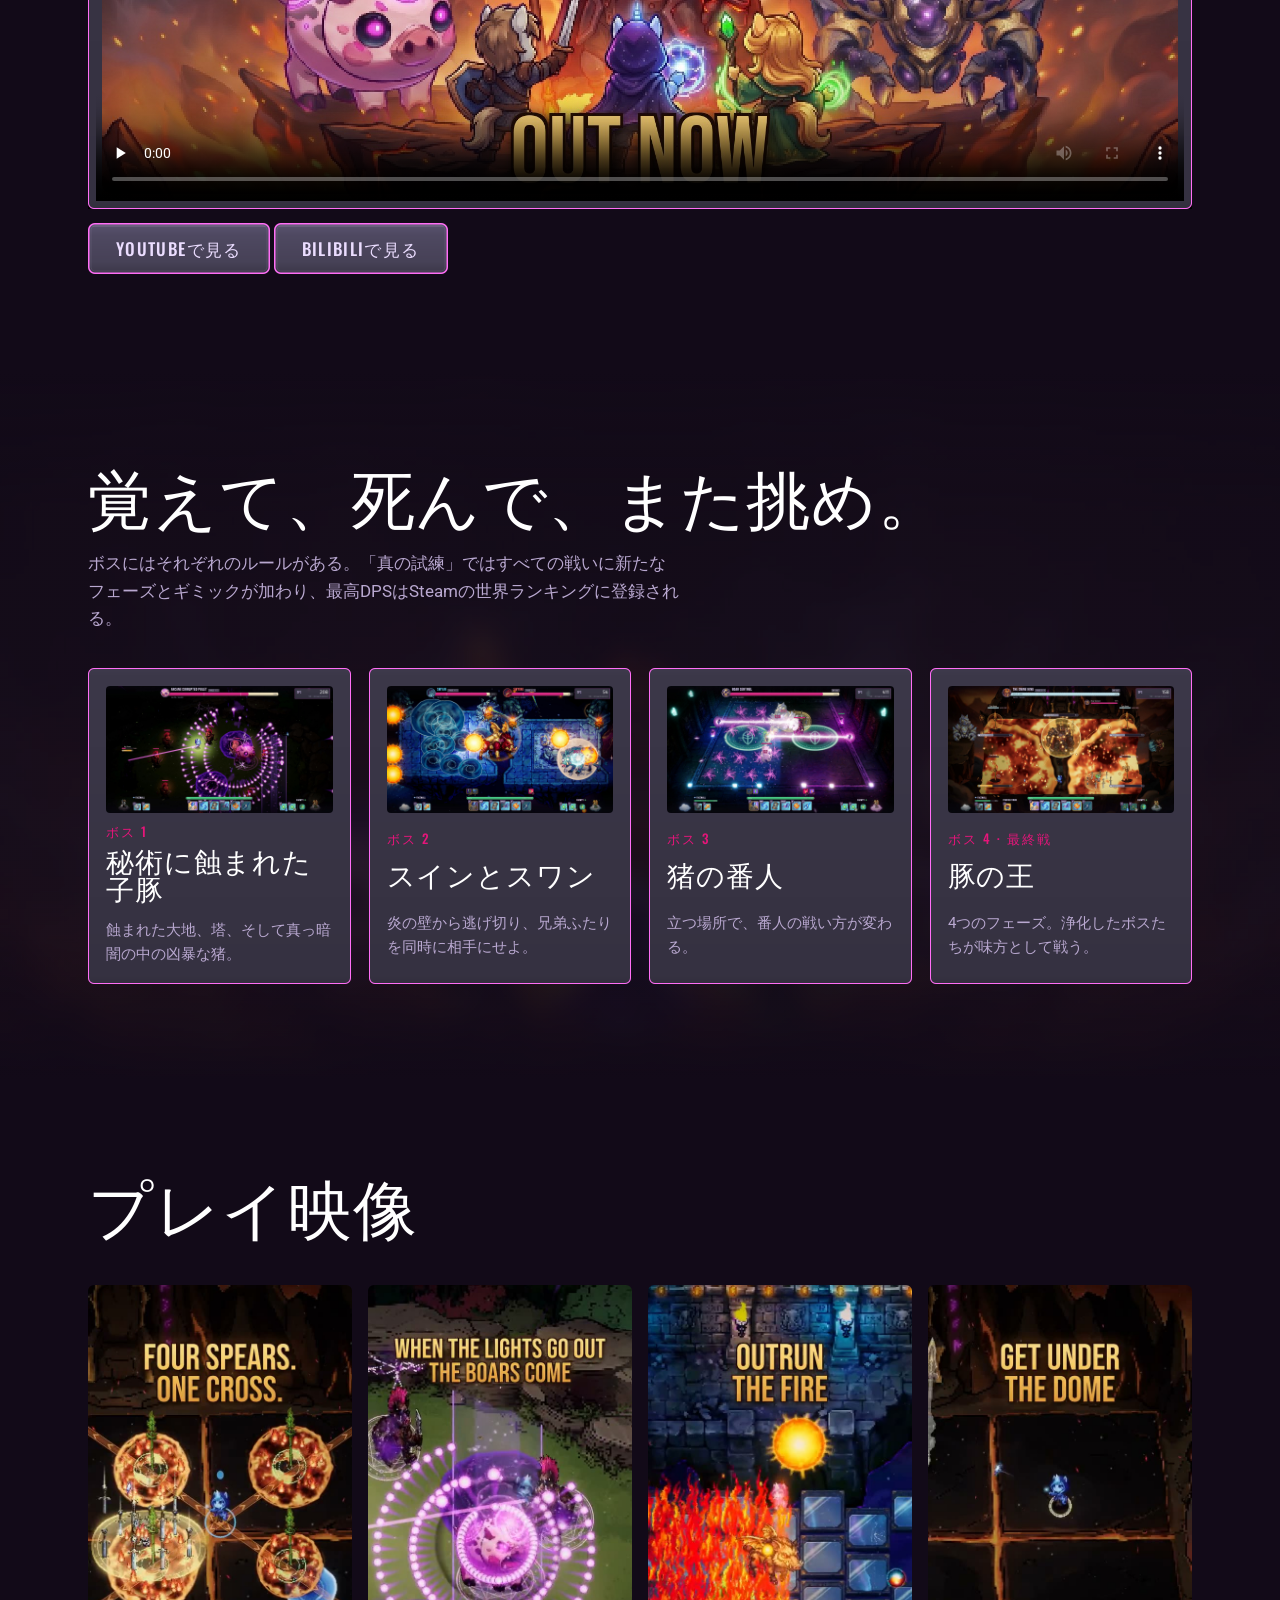
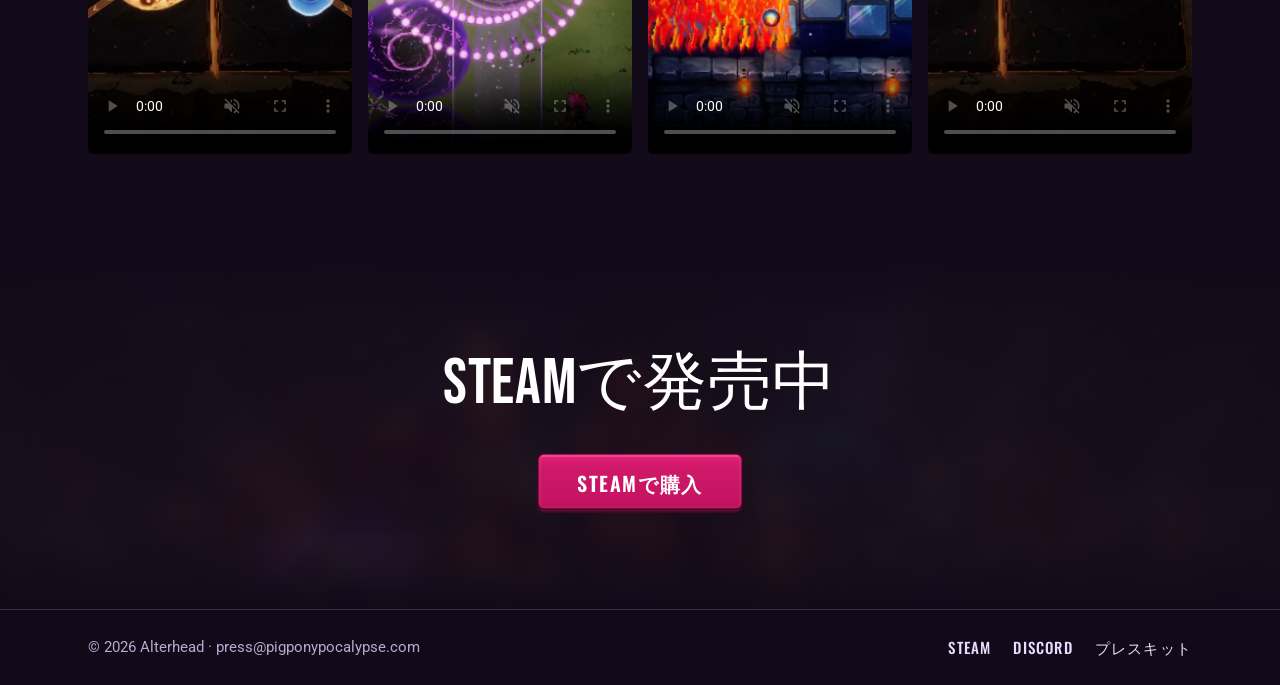
==== commit 3cb72bba: "день релиза: out now, купить в steam, трейлер с out now" ====
--- a/ja/index.html
+++ b/ja/index.html
@@ -4,10 +4,10 @@
 <meta charset="utf-8">
 <meta name="viewport" content="width=device-width, initial-scale=1, viewport-fit=cover">
 <title>PigPonyPocalypse — 高難易度ボスラッシュ</title>
-<meta name="description" content="PigPonyPocalypse：ミスを一切許さない4体のボス、2つの難易度、そしてDPSの世界ランキング。2026年10月13日、Steam（Windows／macOS）で発売。">
+<meta name="description" content="PigPonyPocalypse：ミスを一切許さない4体のボス、2つの難易度、そしてDPSの世界ランキング。Steam（Windows／macOS）で好評発売中。">
 <meta property="og:type" content="website">
 <meta property="og:title" content="PigPonyPocalypse">
-<meta property="og:description" content="ボスは4体、雑魚戦は一切なし。死んだら自分のせい。2026年10月13日 Steamで発売。">
+<meta property="og:description" content="ボスは4体、雑魚戦は一切なし。死んだら自分のせい。Steamで発売中。">
 <meta property="og:image" content="https://pigponypocalypse.com/presskit/img/capsule.jpg">
 <meta property="og:url" content="https://pigponypocalypse.com/ja/">
 <meta name="twitter:card" content="summary_large_image">
@@ -112,13 +112,13 @@
     <img class="logo" src="/assets/logo_gold.png" alt="PigPonyPocalypse">
     <p class="tag">ボスは4体、雑魚戦は一切なし。 <b>死んだら自分のせい。</b></p>
     <nav class="menu" aria-label="Main">
-      <a href="https://store.steampowered.com/app/4385110/PigPonyPocalypse/">ウィッシュリストに追加</a>
+      <a href="https://store.steampowered.com/app/4385110/PigPonyPocalypse/">Steamで購入</a>
       <a href="#trailer">トレーラーを見る</a>
       <a href="#bosses">ボス紹介</a>
       <a href="/ja/presskit/">プレスキット</a>
       <a href="https://discord.gg/fwwNwaWAKT">Discord</a>
     </nav>
-    <div class="date">発売日 <b>2026.10.13</b> · Steam · Windows／macOS</div>
+    <div class="date">発売中 · Steam · Windows／macOS</div>
   </div>
 </header>
 
@@ -136,7 +136,7 @@
   <section id="trailer">
     <div class="wrap">
       <h2>トレーラー</h2>
-      <video class="trailer" src="/media/pigponypocalypse_trailer_1080p_v2.mp4" poster="/media/trailer_poster.jpg" controls preload="none" playsinline data-manual aria-label="PigPonyPocalypse trailer"></video>
+      <video class="trailer" src="/media/pigponypocalypse_trailer_1080p_v3_outnow.mp4" poster="/media/trailer_poster_out_now.jpg" controls preload="none" playsinline data-manual aria-label="PigPonyPocalypse trailer"></video>
       <p style="margin:14px 0 0"><a class="btn" href="https://youtu.be/Nrr_NKPHLzY" target="_blank" rel="noopener">YouTubeで見る</a> <a class="btn" href="https://www.bilibili.com/video/BV13gH26BEFn" target="_blank" rel="noopener">bilibiliで見る</a></p>
     </div>
   </section>
@@ -168,8 +168,8 @@
 
   <section class="blur-bg">
     <div class="wrap final">
-      <h2>10月13日 Steamで発売</h2>
-      <a class="btn primary" href="https://store.steampowered.com/app/4385110/PigPonyPocalypse/">ウィッシュリストに追加</a>
+      <h2>Steamで発売中</h2>
+      <a class="btn primary" href="https://store.steampowered.com/app/4385110/PigPonyPocalypse/">Steamで購入</a>
     </div>
   </section>
 </main>
